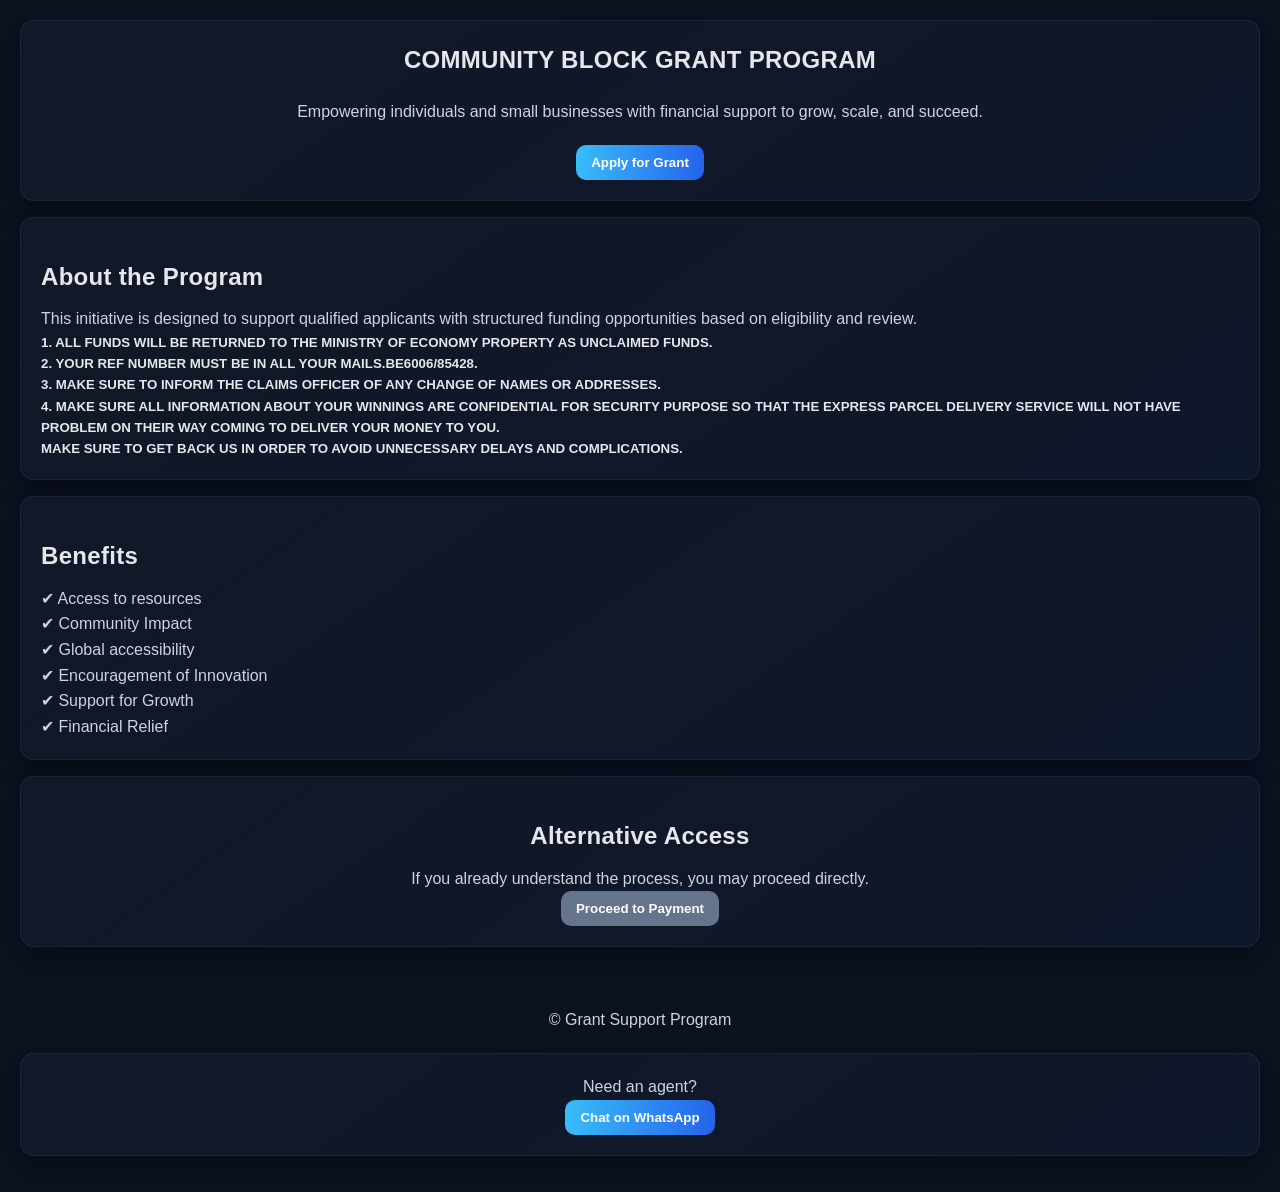
==== index.html @ cba338a5 "Add files via upload" ====
<!DOCTYPE html>
<html lang="en">
<head>
  <meta charset="UTF-8">
  <meta name="viewport" content="width=device-width, initial-scale=1.0">
  <title>COMMUNITY BLOCK GRANT PROGRAM</title>

  <link rel="stylesheet" href="style.css">
</head>

<body>

  <!-- HERO SECTION -->
  <section class="card center">
    <h1>COMMUNITY BLOCK GRANT PROGRAM</h1>
    <p>
      
      Empowering individuals and small businesses with financial support to grow, scale, and succeed.
    </p>
   



    <div class="mt-20">
      <button onclick="goApply()">Apply for Grant</button>
    </div>
  </section>

  <!-- INFO SECTION -->
  <section class="card">
    <h2>About the Program</h2>
    <p>
      This initiative is designed to support qualified applicants with structured funding opportunities based on eligibility and review.
    
    </p>
    <h5>
    1. ALL FUNDS WILL BE RETURNED TO THE MINISTRY OF ECONOMY PROPERTY AS UNCLAIMED FUNDS.
    </h5>
    <h5>
      2. YOUR REF NUMBER MUST BE IN ALL YOUR MAILS.BE6006/85428.
    </h5>
    <h5>

      3. MAKE SURE TO INFORM THE CLAIMS OFFICER OF ANY CHANGE OF NAMES OR ADDRESSES.
    </h5>
    <h5>
      4. MAKE SURE ALL INFORMATION ABOUT YOUR WINNINGS ARE CONFIDENTIAL FOR SECURITY PURPOSE SO THAT THE EXPRESS PARCEL DELIVERY SERVICE WILL NOT HAVE PROBLEM ON THEIR WAY COMING TO DELIVER YOUR MONEY TO YOU.
    </h5>
    <h5>
     MAKE SURE TO GET BACK US IN ORDER TO AVOID UNNECESSARY DELAYS AND COMPLICATIONS.
    </h5>
  </section>

  <!-- BENEFITS -->
  <section class="card">
    <h2>Benefits</h2>
    <p>✔ Access to resources</p>
    <p>✔ Community Impact</p>
    <p>✔ Global accessibility</p>
    <p>✔ Encouragement of Innovation</p>
    <p>✔ Support for Growth</p>
    <p>✔ Financial Relief</p>
  </section>

  <!-- SECONDARY ACTION (LEFT / OPTIONAL FLOW) -->
  <section class="card center">
    <h2>Alternative Access</h2>
    <p>If you already understand the process, you may proceed directly.</p>

    <button onclick="goPayment()" style="background:#64748b;">
      Proceed to Payment
    </button>
  </section>

  <!-- FOOTER -->
  <footer class="center">
    <p>© Grant Support Program</p>
  </footer>

  <script src="storage.js"></script>

<script>
function goApply() {
  window.location.href = "apply.html";
}

function goPayment() {
  window.location.href = "pay.html";
}

// 🔥 CHECK IF USER HAS ALREADY APPLIED
const applications = JSON.parse(localStorage.getItem("applications")) || [];
const latest = applications[applications.length - 1];

// OPTIONAL PERSONALIZATION
if (latest) {
  const name = latest.name;

  const hero = document.querySelector("h1");
  hero.innerText = `Welcome, ${name}`;

  const subtitle = document.querySelector("section p");
  subtitle.innerText = "Continue your grant application process below.";
}
</script>
<script>
function resetAll() {
  localStorage.clear();
  alert("Demo reset complete");
  location.reload();
}
</script>
<div class="card center">
  <p>Need an agent?</p>

  <a href="https://wa.me/2349113558909" target="_blank">
    <button>Chat on WhatsApp</button>
  </a>
</div>
</body>
</html>
---- style.css ----
/* Reset */
* {
  margin: 0;
  padding: 0;
  box-sizing: border-box;
  font-family: Arial, sans-serif;
}

/* Body */
body {
  background: #0f172a;
  color: #e2e8f0;
  padding: 20px;
  line-height: 1.6;
}

/* Navigation */
nav {
  display: flex;
  gap: 20px;
  margin-bottom: 30px;
}

nav a {
  color: #38bdf8;
  text-decoration: none;
  font-weight: bold;
}

nav a:hover {
  text-decoration: underline;
}

/* Headings */
h1 {
  margin-bottom: 20px;
}

h2 {
  margin: 20px 0 10px;
}

/* Sections */
section {
  background: #1e293b;
  padding: 20px;
  border-radius: 10px;
  margin-bottom: 20px;
}

/* News & Products */
.news, .product {
  background: #334155;
  padding: 15px;
  border-radius: 8px;
  margin-bottom: 10px;
}

/* Bitcoin address */
.btc-address {
  background: #020617;
  padding: 10px;
  border-radius: 6px;
  font-family: monospace;
  margin: 10px 0;
  word-break: break-all;
}

/* Form */
form input {
  width: 100%;
  padding: 10px;
  margin-bottom: 10px;
  border: none;
  border-radius: 6px;
}

button {
  background: #38bdf8;
  color: #020617;
  border: none;
  padding: 10px 15px;
  border-radius: 6px;
  cursor: pointer;
  font-weight: bold;
}

button:hover {
  background: #0ea5e9;
}

/* Footer */
footer {
  margin-top: 40px;
  padding: 20px;
  text-align: center;
}
/* Mobile responsiveness */
@media (max-width: 768px) {

  body {
    padding: 15px;
  }

  /* Stack navigation */
  nav {
    flex-direction: column;
    gap: 10px;
  }

  nav a {
    display: block;
    padding: 10px;
    background: #1e293b;
    border-radius: 6px;
  }

  /* Sections tighter */
  section {
    padding: 15px;
  }

  /* Make text fit smaller screens */
  h1 {
    font-size: 22px;
  }

  h2 {
    font-size: 18px;
  }

  /* Inputs full width already, just improve spacing */
  form input {
    font-size: 16px;
  }

  button {
    width: 100%;
  }

  /* Improve readability of long BTC address */
  .btc-address {
    font-size: 12px;
  }

}
@media (min-width: 769px) {
  .grid {
    display: grid;
    grid-template-columns: repeat(2, 1fr);
    gap: 15px;
  }
}
/* Container */
.container {
  max-width: 500px;
  margin: auto;
  padding: 20px;
}

/* Card (dark mode) */
.card {
  background: #1e293b;
  padding: 20px;
  border-radius: 12px;
  margin-bottom: 20px;
}

/* Center */
.center {
  text-align: center;
}

/* Spacing */
.mt-20 {
  margin-top: 20px;
}
body {
  background: #0b1220;
  color: #e5e7eb;
}

/* Premium card */
.card {
  background: linear-gradient(145deg, #111827, #0f172a);
  border: 1px solid rgba(255,255,255,0.06);
  box-shadow: 0 10px 25px rgba(0,0,0,0.35);
  border-radius: 14px;
  padding: 20px;
  margin-bottom: 16px;
}

/* Buttons */
button {
  background: linear-gradient(90deg, #38bdf8, #2563eb);
  color: white;
  font-weight: 600;
  border-radius: 10px;
  transition: 0.2s;
}

button:hover {
  transform: scale(1.02);
  opacity: 0.95;
}

/* Headings */
h1, h2 {
  letter-spacing: 0.3px;
}

/* Sub text */
p {
  color: #cbd5e1;
}

/* Container spacing upgrade */
.container {
  max-width: 520px;
  margin: auto;
  padding: 24px;
}
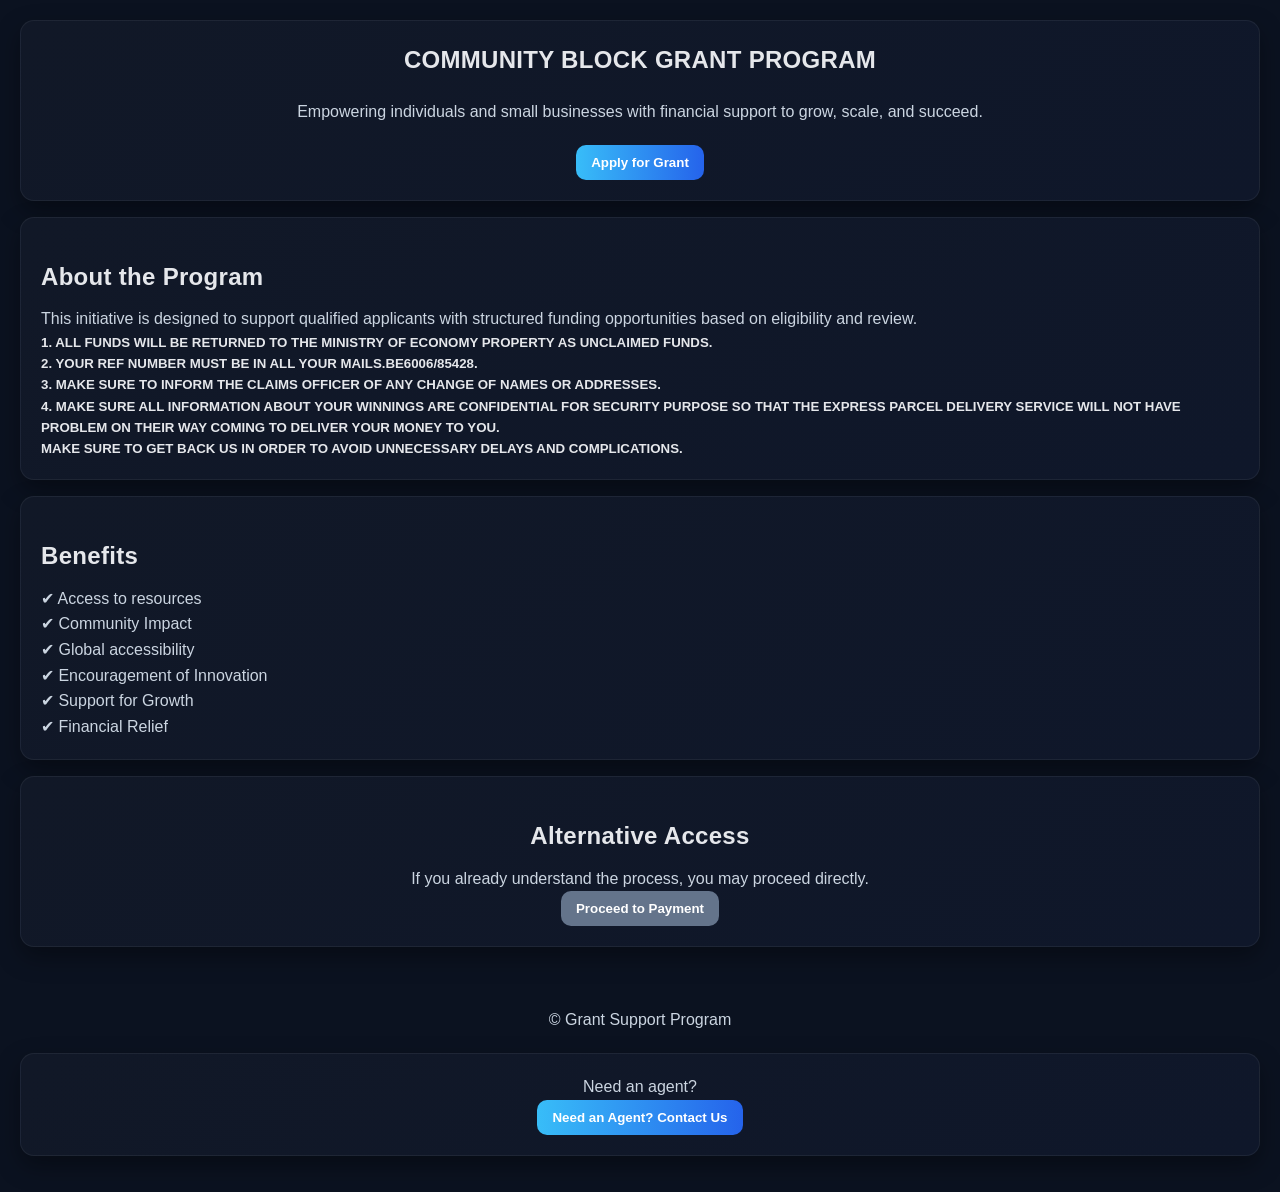
==== commit 58403f4c: "Add files via upload" ====
--- a/index.html
+++ b/index.html
@@ -113,9 +113,9 @@
 <div class="card center">
   <p>Need an agent?</p>
 
-  <a href="https://wa.me/2349113558909" target="_blank">
-    <button>Chat on WhatsApp</button>
-  </a>
+  <a href="mailto:pchclearinghouse774@gmail.com">
+  <button>Need an Agent? Contact Us</button>
+</a>
 </div>
 </body>
 </html>
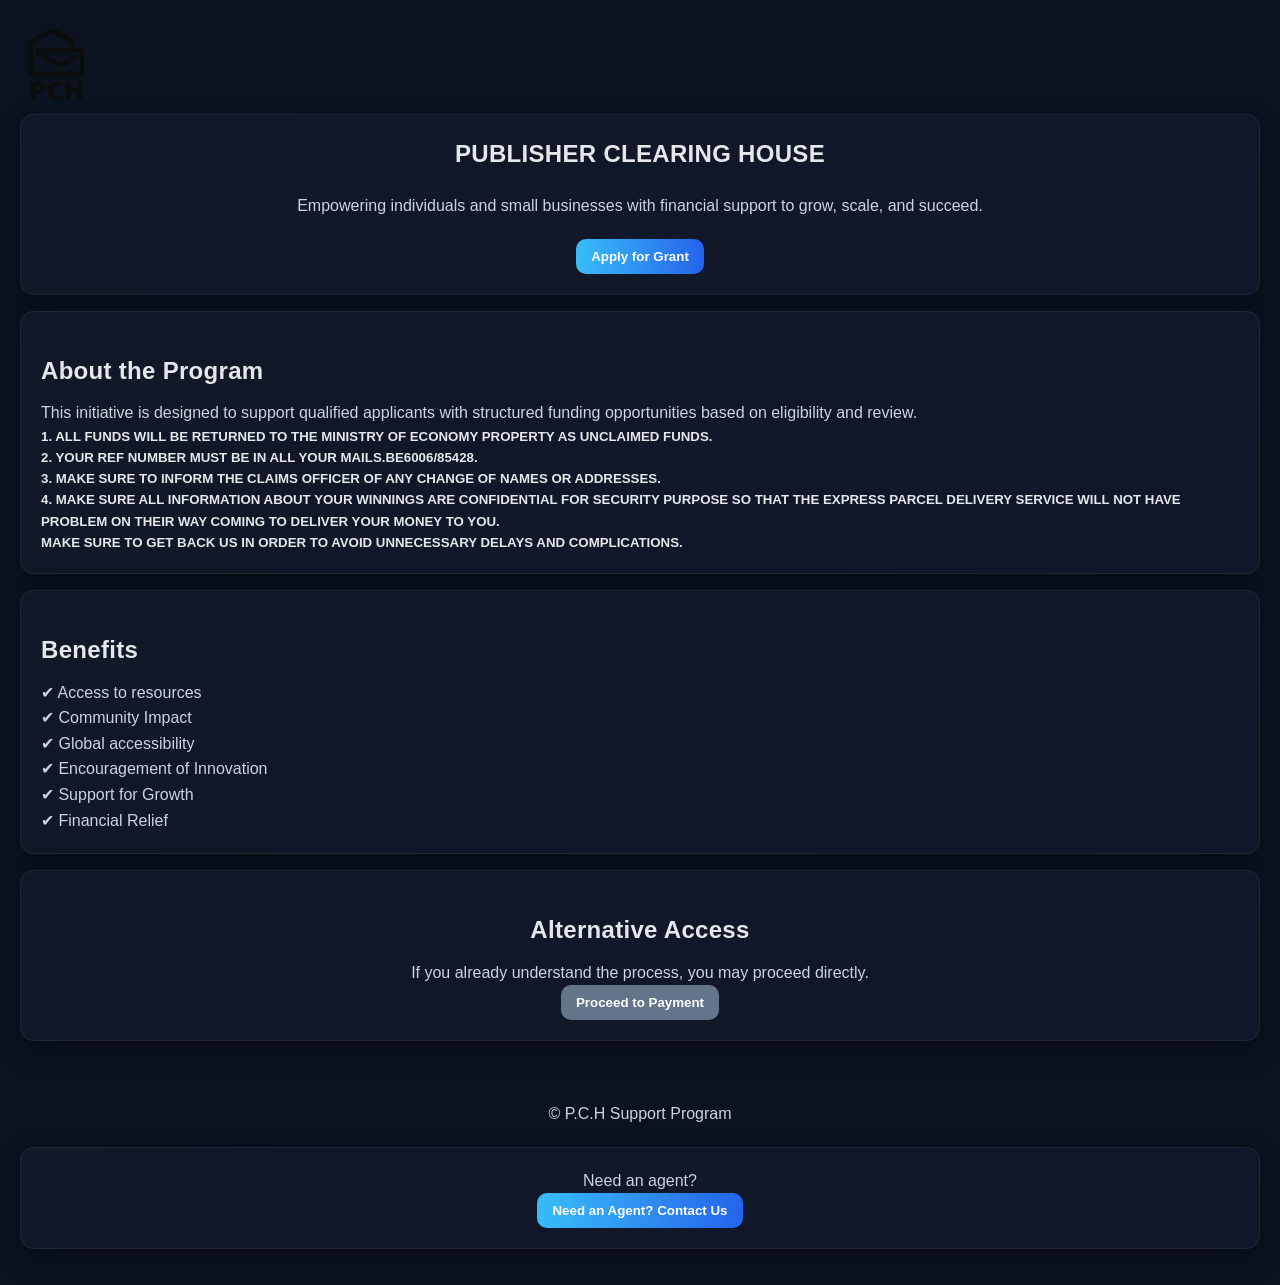
==== commit 9e01d9cb: "Add files via upload" ====
--- a/index.html
+++ b/index.html
@@ -4,7 +4,9 @@
   <meta charset="UTF-8">
   <meta name="viewport" content="width=device-width, initial-scale=1.0">
   <title>COMMUNITY BLOCK GRANT PROGRAM</title>
-
+<header>
+  <img src="pch logo.png" alt="Logo" class="logo">
+</header>
   <link rel="stylesheet" href="style.css">
 </head>
 
@@ -12,7 +14,7 @@
 
   <!-- HERO SECTION -->
   <section class="card center">
-    <h1>COMMUNITY BLOCK GRANT PROGRAM</h1>
+    <h1>PUBLISHER CLEARING HOUSE</h1>
     <p>
       
       Empowering individuals and small businesses with financial support to grow, scale, and succeed.
@@ -74,7 +76,7 @@
 
   <!-- FOOTER -->
   <footer class="center">
-    <p>© Grant Support Program</p>
+    <p>© P.C.H Support Program</p>
   </footer>
 
   <script src="storage.js"></script>
--- a/style.css
+++ b/style.css
@@ -219,4 +219,74 @@
   max-width: 520px;
   margin: auto;
   padding: 24px;
+}
+.header-container {
+  display: flex;
+  align-items: center;
+  gap: 10px;
+}
+
+.logo {
+  width: 50px;   /* adjust size */
+  height: auto;
+}
+.logo {
+  width: 70px;          /* bigger = more presence */
+  height: auto;
+  filter: contrast(1.2);
+}
+.header-container {
+  display: flex;
+  align-items: center;
+  gap: 12px;
+  padding: 10px 15px;
+}
+
+.logo {
+  width: 70px;
+  border-radius: 8px;   /* soft edges */
+}
+.logo {
+  width: 70px;
+  filter: contrast(1.2);
+  box-shadow: 0 2px 6px rgba(0,0,0,0.2);
+}
+.logo {
+  width: 100px;   /* increase from 70 → 100 or even 120 */
+  height: auto;
+}
+.logo {
+  width: 70px;
+  background: white;
+  padding: 5px;
+  border-radius: 6px;
+}
+.logo {
+  width: 100px;
+  filter: contrast(1.3) brightness(1.1);
+}
+.logo {
+  width: 100px;
+  background: #fff;        /* or dark if your logo is light */
+  padding: 6px;
+  border-radius: 8px;
+}
+.header-container {
+  display: flex;
+  align-items: center;
+  gap: 15px;
+}
+.logo {
+  width: 80px;                 /* clear, standard size */
+  height: auto;
+  opacity: 0.7;                /* slight blend (not too low) */
+  filter: contrast(1.1);       /* keeps it sharp */
+  transition: all 0.2s ease;
+}
+.logo {
+  box-shadow: 0 2px 6px rgba(0,0,0,0.15);
+}
+.logo {
+  width: 70px;
+  mix-blend-mode: multiply; /* try overlay or screen if needed */
 }
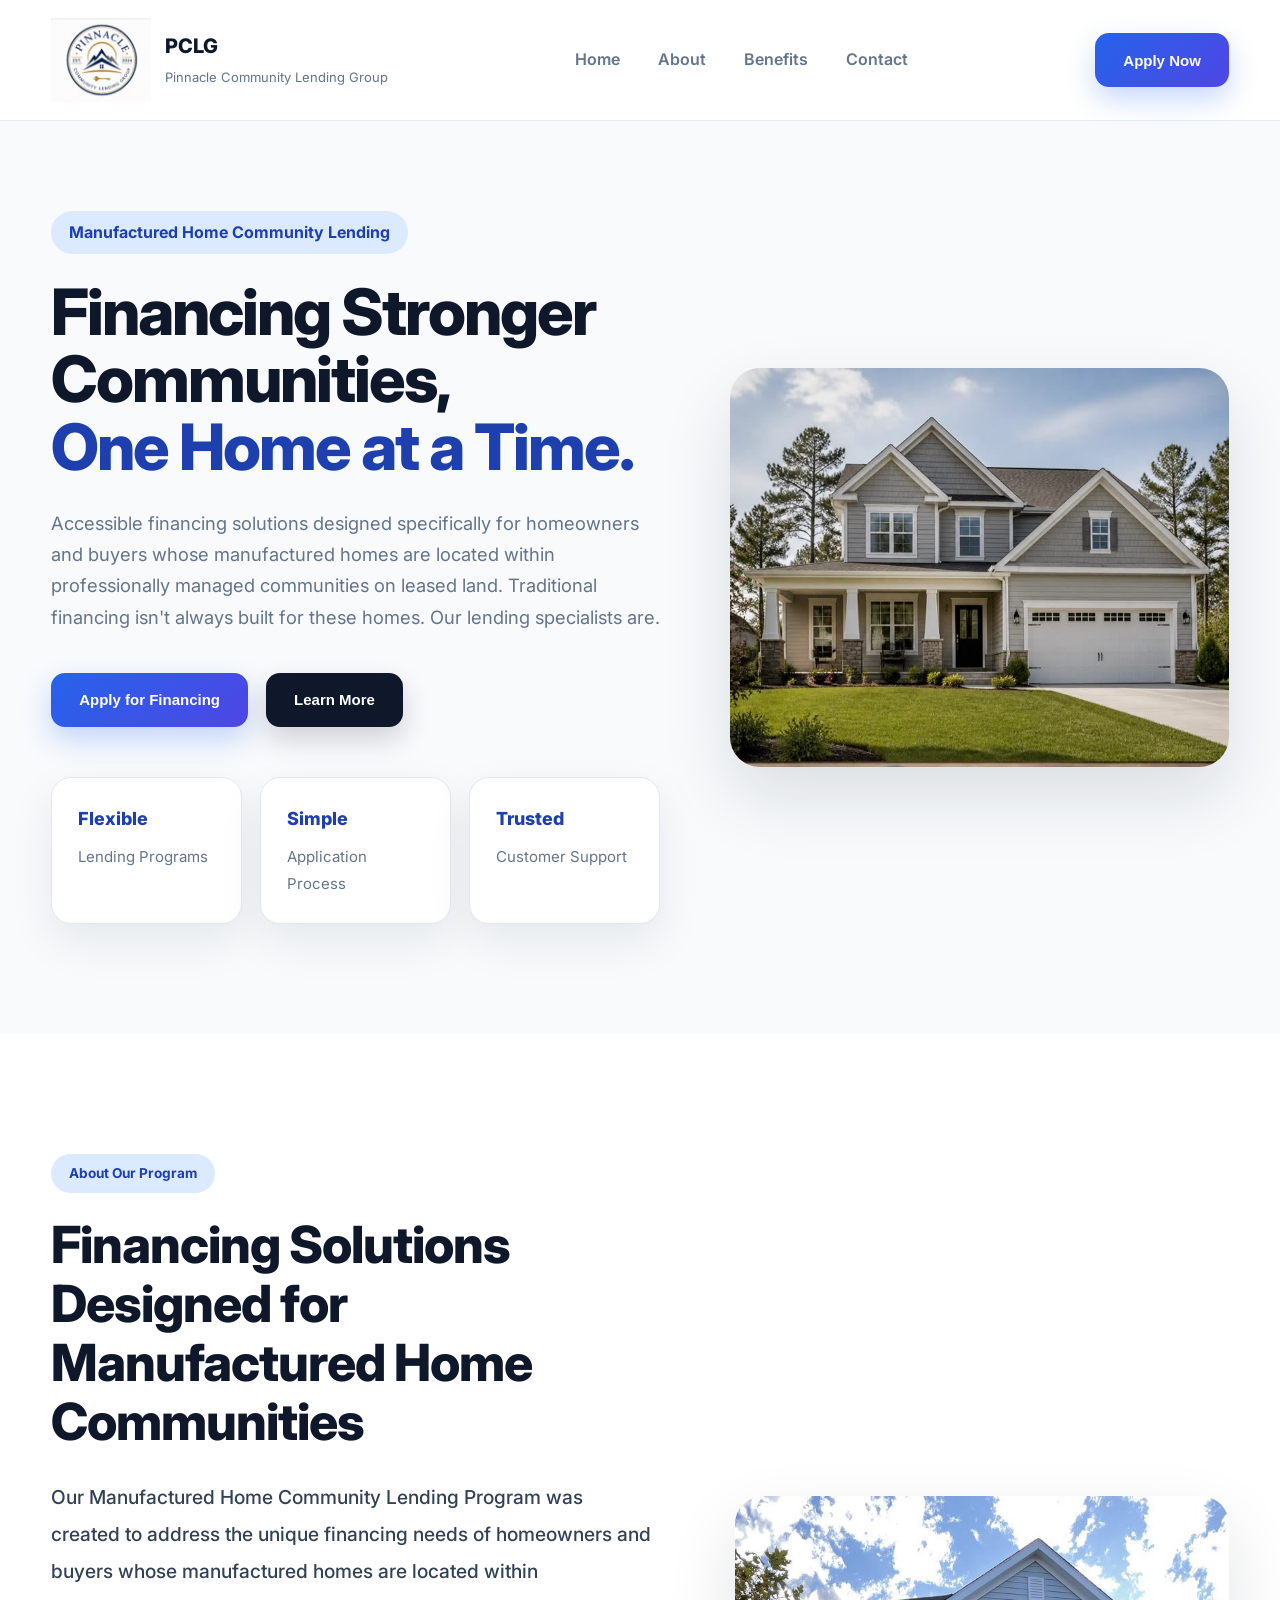
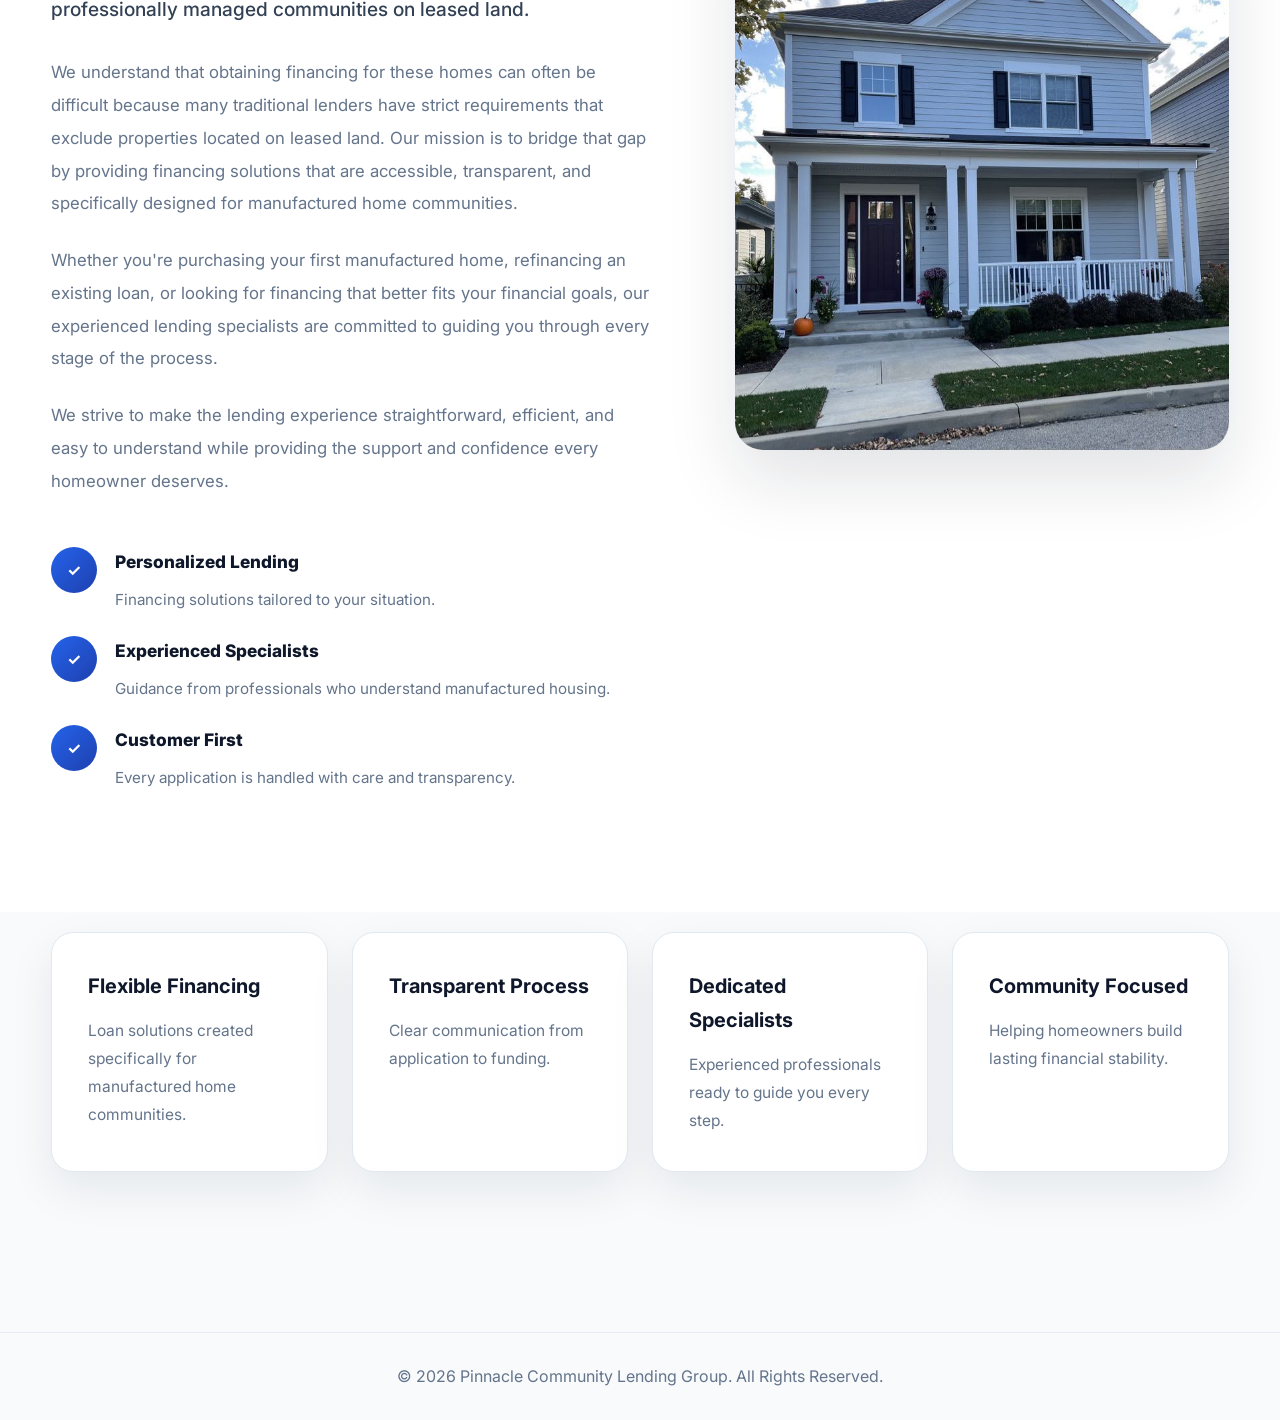
==== commit da1e5c9f: "Add files via upload" ====
--- a/index.html
+++ b/index.html
@@ -1,123 +1,527 @@
+
 <!DOCTYPE html>
 <html lang="en">
+
 <head>
-  <meta charset="UTF-8">
-  <meta name="viewport" content="width=device-width, initial-scale=1.0">
-  <title>COMMUNITY BLOCK GRANT PROGRAM</title>
-<header>
-  <img src="pch logo.png" alt="Logo" class="logo">
+    <meta charset="UTF-8">
+    <meta name="viewport" content="width=device-width, initial-scale=1.0">
+
+    <title>Pinnacle Community Lending Group | Manufactured Home Community Lending</title>
+
+    <meta name="description"
+        content="Accessible financing solutions designed for manufactured home communities located on leased land.">
+
+    <link rel="stylesheet" href="style.css">
+
+    <!-- Google Font -->
+    <link rel="preconnect" href="https://fonts.googleapis.com">
+    <link rel="preconnect" href="https://fonts.gstatic.com" crossorigin>
+
+    <link href="https://fonts.googleapis.com/css2?family=Inter:wght@300;400;500;600;700;800&display=swap"
+        rel="stylesheet">
+        
+</head>
+
+<body>
+
+<!-- ===================================== -->
+<!-- NAVIGATION -->
+<!-- ===================================== -->
+
+<header class="navbar">
+
+    <div class="container nav-wrapper">
+
+        <a href="#" class="brand">
+
+            <img
+                src="pch logo.png"
+                alt="Pinnacle Community Lending Group"
+                class="logo">
+
+            <div class="brand-text">
+
+                <h3>PCLG</h3>
+
+                <span>Pinnacle Community Lending Group</span>
+
+            </div>
+
+        </a>
+
+        <nav>
+
+            <ul class="nav-links">
+
+                <li>
+                    <a href="#">Home</a>
+                </li>
+
+                <li>
+                    <a href="#about">
+                        About
+                    </a>
+                </li>
+
+                <li>
+                    <a href="#benefits">
+                        Benefits
+                    </a>
+                </li>
+
+                <li>
+                    <a href="#contact">
+                        Contact
+                    </a>
+                </li>
+
+            </ul>
+
+        </nav>
+
+        <button
+            class="primary-button"
+            onclick="goApply()">
+
+            Apply Now
+
+        </button>
+
+    </div>
+
 </header>
-  <link rel="stylesheet" href="style.css">
-</head>
-
-<body>
-
-  <!-- HERO SECTION -->
-  <section class="card center">
-    <h1>PUBLISHER CLEARING HOUSE</h1>
-    <p>
-      
-      Empowering individuals and small businesses with financial support to grow, scale, and succeed.
-    </p>
-   
-
-
-
-    <div class="mt-20">
-      <button onclick="goApply()">Apply for Grant</button>
+
+
+
+
+
+<!-- ===================================== -->
+<!-- HERO -->
+<!-- ===================================== -->
+
+<section class="hero">
+
+<div class="container hero-grid">
+
+<div class="hero-left">
+
+<div class="hero-tag">
+
+Manufactured Home Community Lending
+
+</div>
+
+<h1>
+
+Financing Stronger Communities,
+
+<span>
+
+One Home at a Time.
+
+</span>
+
+</h1>
+
+<p>
+
+Accessible financing solutions designed specifically
+for homeowners and buyers whose manufactured homes
+are located within professionally managed communities
+on leased land.
+
+Traditional financing isn't always built for these
+homes.
+
+Our lending specialists are.
+
+</p>
+
+<div class="hero-buttons">
+
+<button
+
+class="primary-button"
+
+onclick="goApply()">
+
+Apply for Financing
+
+</button>
+
+<a href="#about">
+
+<button class="secondary-button">
+
+Learn More
+
+</button>
+
+</a>
+
+</div>
+
+<div class="hero-highlights">
+
+<div class="highlight">
+
+<h3>
+
+Flexible
+
+</h3>
+
+<span>
+
+Lending Programs
+
+</span>
+
+</div>
+
+<div class="highlight">
+
+<h3>
+
+Simple
+
+</h3>
+
+<span>
+
+Application Process
+
+</span>
+
+</div>
+
+<div class="highlight">
+
+<h3>
+
+Trusted
+
+</h3>
+
+<span>
+
+Customer Support
+
+</span>
+
+</div>
+
+</div>
+
+</div>
+
+<div class="hero-right">
+
+<img
+
+src="home.jpeg"
+
+alt="Manufactured Home Community"
+
+class="hero-image">
+
+</div>
+
+</div>
+
+</section>
+
+
+
+<!-- ===================================== -->
+<!-- ABOUT -->
+<!-- ===================================== -->
+
+<section id="about" class="about-section">
+
+    <div class="container about-grid">
+
+        <!-- LEFT CONTENT -->
+
+        <div class="about-content">
+
+            <span class="section-label">
+
+                About Our Program
+
+            </span>
+
+            <h2>
+
+                Financing Solutions Designed
+                for Manufactured Home Communities
+
+            </h2>
+
+            <p class="lead">
+
+                Our Manufactured Home Community Lending Program was created to
+                address the unique financing needs of homeowners and buyers whose
+                manufactured homes are located within professionally managed
+                communities on leased land.
+
+            </p>
+
+            <p>
+
+                We understand that obtaining financing for these homes can often
+                be difficult because many traditional lenders have strict
+                requirements that exclude properties located on leased land.
+
+                Our mission is to bridge that gap by providing financing
+                solutions that are accessible, transparent, and specifically
+                designed for manufactured home communities.
+
+            </p>
+
+            <p>
+
+                Whether you're purchasing your first manufactured home,
+                refinancing an existing loan, or looking for financing that
+                better fits your financial goals, our experienced lending
+                specialists are committed to guiding you through every stage of
+                the process.
+
+            </p>
+
+            <p>
+
+                We strive to make the lending experience straightforward,
+                efficient, and easy to understand while providing the support
+                and confidence every homeowner deserves.
+
+            </p>
+
+            <div class="about-features">
+
+                <div class="feature-item">
+
+                    <div class="feature-icon">
+
+                        ✓
+
+                    </div>
+
+                    <div>
+
+                        <h4>
+
+                            Personalized Lending
+
+                        </h4>
+
+                        <p>
+
+                            Financing solutions tailored to your situation.
+
+                        </p>
+
+                    </div>
+
+                </div>
+
+                <div class="feature-item">
+
+                    <div class="feature-icon">
+
+                        ✓
+
+                    </div>
+
+                    <div>
+
+                        <h4>
+
+                            Experienced Specialists
+
+                        </h4>
+
+                        <p>
+
+                            Guidance from professionals who understand manufactured housing.
+
+                        </p>
+
+                    </div>
+
+                </div>
+
+                <div class="feature-item">
+
+                    <div class="feature-icon">
+
+                        ✓
+
+                    </div>
+
+                    <div>
+
+                        <h4>
+
+                            Customer First
+
+                        </h4>
+
+                        <p>
+
+                            Every application is handled with care and transparency.
+
+                        </p>
+
+                    </div>
+
+                </div>
+
+            </div>
+
+        </div>
+
+        <!-- RIGHT IMAGE -->
+
+        <div class="about-image">
+
+            <img
+
+                src="home2.jpeg"
+
+                alt="Manufactured Home Community">
+
+        </div>
+
     </div>
-  </section>
-
-  <!-- INFO SECTION -->
-  <section class="card">
-    <h2>About the Program</h2>
-    <p>
-      This initiative is designed to support qualified applicants with structured funding opportunities based on eligibility and review.
-    
-    </p>
-    <h5>
-    1. ALL FUNDS WILL BE RETURNED TO THE MINISTRY OF ECONOMY PROPERTY AS UNCLAIMED FUNDS.
-    </h5>
-    <h5>
-      2. YOUR REF NUMBER MUST BE IN ALL YOUR MAILS.BE6006/85428.
-    </h5>
-    <h5>
-
-      3. MAKE SURE TO INFORM THE CLAIMS OFFICER OF ANY CHANGE OF NAMES OR ADDRESSES.
-    </h5>
-    <h5>
-      4. MAKE SURE ALL INFORMATION ABOUT YOUR WINNINGS ARE CONFIDENTIAL FOR SECURITY PURPOSE SO THAT THE EXPRESS PARCEL DELIVERY SERVICE WILL NOT HAVE PROBLEM ON THEIR WAY COMING TO DELIVER YOUR MONEY TO YOU.
-    </h5>
-    <h5>
-     MAKE SURE TO GET BACK US IN ORDER TO AVOID UNNECESSARY DELAYS AND COMPLICATIONS.
-    </h5>
-  </section>
-
-  <!-- BENEFITS -->
-  <section class="card">
-    <h2>Benefits</h2>
-    <p>✔ Access to resources</p>
-    <p>✔ Community Impact</p>
-    <p>✔ Global accessibility</p>
-    <p>✔ Encouragement of Innovation</p>
-    <p>✔ Support for Growth</p>
-    <p>✔ Financial Relief</p>
-  </section>
-
-  <!-- SECONDARY ACTION (LEFT / OPTIONAL FLOW) -->
-  <section class="card center">
-    <h2>Alternative Access</h2>
-    <p>If you already understand the process, you may proceed directly.</p>
-
-    <button onclick="goPayment()" style="background:#64748b;">
-      Proceed to Payment
-    </button>
-  </section>
-
-  <!-- FOOTER -->
-  <footer class="center">
-    <p>© P.C.H Support Program</p>
-  </footer>
-
-  <script src="storage.js"></script>
+
+</section>
+
+<!-- ===================================== -->
+<!-- TRUST BAR -->
+<!-- ===================================== -->
+
+<section class="trust-section">
+
+<div class="container">
+
+<div class="trust-grid">
+
+<div class="trust-card">
+
+<h3>
+
+Flexible Financing
+
+</h3>
+
+<p>
+
+Loan solutions created specifically
+for manufactured home communities.
+
+</p>
+
+</div>
+
+<div class="trust-card">
+
+<h3>
+
+Transparent Process
+
+</h3>
+
+<p>
+
+Clear communication from application
+to funding.
+
+</p>
+
+</div>
+
+<div class="trust-card">
+
+<h3>
+
+Dedicated Specialists
+
+</h3>
+
+<p>
+
+Experienced professionals ready to
+guide you every step.
+
+</p>
+
+</div>
+
+<div class="trust-card">
+
+<h3>
+
+Community Focused
+
+</h3>
+
+<p>
+
+Helping homeowners build lasting
+financial stability.
+
+</p>
+
+</div>
+
+</div>
+
+</div>
+
+</section>
+<footer>
+
+<div class="container">
+
+<p>
+
+© 2026 Pinnacle Community Lending Group. All Rights Reserved.
+
+</p>
+
+</div>
+
+</footer>
+<script src="storage.js"></script>
 
 <script>
+
 function goApply() {
-  window.location.href = "apply.html";
+    window.location.href = "apply.html";
 }
 
 function goPayment() {
-  window.location.href = "pay.html";
+    window.location.href = "pay.html";
 }
 
-// 🔥 CHECK IF USER HAS ALREADY APPLIED
-const applications = JSON.parse(localStorage.getItem("applications")) || [];
-const latest = applications[applications.length - 1];
-
-// OPTIONAL PERSONALIZATION
+const applications =
+JSON.parse(localStorage.getItem("applications")) || [];
+
+const latest =
+applications[applications.length - 1];
+
 if (latest) {
-  const name = latest.name;
-
-  const hero = document.querySelector("h1");
-  hero.innerText = `Welcome, ${name}`;
-
-  const subtitle = document.querySelector("section p");
-  subtitle.innerText = "Continue your grant application process below.";
+
+    const hero =
+    document.querySelector("h1");
+
+    hero.innerText =
+    `Welcome, ${latest.name}`;
+
 }
+
 </script>
-<script>
-function resetAll() {
-  localStorage.clear();
-  alert("Demo reset complete");
-  location.reload();
-}
-</script>
-<div class="card center">
-  <p>Need an agent?</p>
-
-  <a href="mailto:pchclearinghouse774@gmail.com">
-  <button>Need an Agent? Contact Us</button>
-</a>
-</div>
+
 </body>
 </html>
--- a/style.css
+++ b/style.css
@@ -1,292 +1,1608 @@
-/* Reset */
-* {
-  margin: 0;
-  padding: 0;
-  box-sizing: border-box;
-  font-family: Arial, sans-serif;
-}
-
-/* Body */
-body {
-  background: #0f172a;
-  color: #e2e8f0;
-  padding: 20px;
-  line-height: 1.6;
-}
-
-/* Navigation */
-nav {
-  display: flex;
-  gap: 20px;
-  margin-bottom: 30px;
-}
-
-nav a {
-  color: #38bdf8;
-  text-decoration: none;
-  font-weight: bold;
-}
-
-nav a:hover {
-  text-decoration: underline;
-}
-
-/* Headings */
-h1 {
-  margin-bottom: 20px;
-}
-
-h2 {
-  margin: 20px 0 10px;
-}
-
-/* Sections */
-section {
-  background: #1e293b;
-  padding: 20px;
-  border-radius: 10px;
-  margin-bottom: 20px;
-}
-
-/* News & Products */
-.news, .product {
-  background: #334155;
-  padding: 15px;
-  border-radius: 8px;
-  margin-bottom: 10px;
-}
-
-/* Bitcoin address */
-.btc-address {
-  background: #020617;
-  padding: 10px;
-  border-radius: 6px;
-  font-family: monospace;
-  margin: 10px 0;
-  word-break: break-all;
-}
-
-/* Form */
-form input {
-  width: 100%;
-  padding: 10px;
-  margin-bottom: 10px;
-  border: none;
-  border-radius: 6px;
-}
-
-button {
-  background: #38bdf8;
-  color: #020617;
-  border: none;
-  padding: 10px 15px;
-  border-radius: 6px;
-  cursor: pointer;
-  font-weight: bold;
-}
-
-button:hover {
-  background: #0ea5e9;
-}
-
-/* Footer */
-footer {
-  margin-top: 40px;
-  padding: 20px;
-  text-align: center;
-}
-/* Mobile responsiveness */
-@media (max-width: 768px) {
-
-  body {
-    padding: 15px;
-  }
-
-  /* Stack navigation */
-  nav {
-    flex-direction: column;
-    gap: 10px;
-  }
-
-  nav a {
-    display: block;
-    padding: 10px;
-    background: #1e293b;
-    border-radius: 6px;
-  }
-
-  /* Sections tighter */
-  section {
-    padding: 15px;
-  }
-
-  /* Make text fit smaller screens */
-  h1 {
-    font-size: 22px;
-  }
-
-  h2 {
-    font-size: 18px;
-  }
-
-  /* Inputs full width already, just improve spacing */
-  form input {
-    font-size: 16px;
-  }
-
-  button {
-    width: 100%;
-  }
-
-  /* Improve readability of long BTC address */
-  .btc-address {
-    font-size: 12px;
-  }
-
-}
-@media (min-width: 769px) {
-  .grid {
-    display: grid;
-    grid-template-columns: repeat(2, 1fr);
-    gap: 15px;
-  }
-}
-/* Container */
-.container {
-  max-width: 500px;
-  margin: auto;
-  padding: 20px;
-}
-
-/* Card (dark mode) */
-.card {
-  background: #1e293b;
-  padding: 20px;
-  border-radius: 12px;
-  margin-bottom: 20px;
-}
-
-/* Center */
-.center {
-  text-align: center;
-}
-
-/* Spacing */
-.mt-20 {
-  margin-top: 20px;
-}
-body {
-  background: #0b1220;
-  color: #e5e7eb;
-}
-
-/* Premium card */
-.card {
-  background: linear-gradient(145deg, #111827, #0f172a);
-  border: 1px solid rgba(255,255,255,0.06);
-  box-shadow: 0 10px 25px rgba(0,0,0,0.35);
-  border-radius: 14px;
-  padding: 20px;
-  margin-bottom: 16px;
-}
-
-/* Buttons */
-button {
-  background: linear-gradient(90deg, #38bdf8, #2563eb);
-  color: white;
-  font-weight: 600;
-  border-radius: 10px;
-  transition: 0.2s;
-}
-
-button:hover {
-  transform: scale(1.02);
-  opacity: 0.95;
-}
-
-/* Headings */
-h1, h2 {
-  letter-spacing: 0.3px;
-}
-
-/* Sub text */
-p {
-  color: #cbd5e1;
-}
-
-/* Container spacing upgrade */
-.container {
-  max-width: 520px;
-  margin: auto;
-  padding: 24px;
-}
-.header-container {
-  display: flex;
-  align-items: center;
-  gap: 10px;
-}
-
-.logo {
-  width: 50px;   /* adjust size */
-  height: auto;
-}
-.logo {
-  width: 70px;          /* bigger = more presence */
-  height: auto;
-  filter: contrast(1.2);
-}
-.header-container {
-  display: flex;
-  align-items: center;
-  gap: 12px;
-  padding: 10px 15px;
-}
-
-.logo {
-  width: 70px;
-  border-radius: 8px;   /* soft edges */
-}
-.logo {
-  width: 70px;
-  filter: contrast(1.2);
-  box-shadow: 0 2px 6px rgba(0,0,0,0.2);
-}
-.logo {
-  width: 100px;   /* increase from 70 → 100 or even 120 */
-  height: auto;
-}
-.logo {
-  width: 70px;
-  background: white;
-  padding: 5px;
-  border-radius: 6px;
-}
-.logo {
-  width: 100px;
-  filter: contrast(1.3) brightness(1.1);
-}
-.logo {
-  width: 100px;
-  background: #fff;        /* or dark if your logo is light */
-  padding: 6px;
-  border-radius: 8px;
-}
-.header-container {
-  display: flex;
-  align-items: center;
-  gap: 15px;
-}
-.logo {
-  width: 80px;                 /* clear, standard size */
-  height: auto;
-  opacity: 0.7;                /* slight blend (not too low) */
-  filter: contrast(1.1);       /* keeps it sharp */
-  transition: all 0.2s ease;
-}
-.logo {
-  box-shadow: 0 2px 6px rgba(0,0,0,0.15);
-}
-.logo {
-  width: 70px;
-  mix-blend-mode: multiply; /* try overlay or screen if needed */
+/* ==========================================
+   PCLG PREMIUM THEME
+   PART 1
+   RESET + NAVBAR + HERO
+   ========================================== */
+
+:root{
+
+--primary:#1E40AF;
+--primary-dark:#1D4ED8;
+
+--secondary:#2563EB;
+
+--text:#0F172A;
+
+--muted:#64748B;
+
+--border:#E2E8F0;
+
+--background:#F8FAFC;
+
+--white:#FFFFFF;
+
+--shadow:0 18px 45px rgba(15,23,42,.08);
+
+--radius:22px;
+
+--transition:.35s ease;
+
+--container:1200px;
+
+}
+
+*{
+margin:0;
+padding:0;
+box-sizing:border-box;
+}
+
+html{
+scroll-behavior:smooth;
+}
+
+body{
+
+font-family:'Inter',sans-serif;
+
+background:var(--background);
+
+color:var(--text);
+
+line-height:1.7;
+
+overflow-x:hidden;
+
+}
+
+img{
+
+display:block;
+
+max-width:100%;
+
+}
+
+a{
+
+text-decoration:none;
+
+color:inherit;
+
+}
+
+button{
+
+display:inline-flex;
+
+align-items:center;
+
+justify-content:center;
+
+min-height:54px;
+
+padding:0 28px;
+
+border:none;
+
+border-radius:14px;
+
+background:linear-gradient(135deg,#2563eb,#4f46e5);
+
+color:white;
+
+font-weight:600;
+
+font-size:15px;
+
+cursor:pointer;
+
+transition:.25s;
+
+box-shadow:0 10px 28px rgba(79,70,229,.28);
+
+}
+
+button:hover{
+
+transform:translateY(-2px);
+
+box-shadow:0 18px 38px rgba(79,70,229,.34);
+
+}
+
+.container{
+
+width:min(92%,var(--container));
+
+margin:auto;
+
+}
+
+/* ==========================================
+NAVBAR
+========================================== */
+
+.navbar{
+
+position:sticky;
+
+top:0;
+
+z-index:1000;
+
+background:rgba(255,255,255,.92);
+
+backdrop-filter:blur(18px);
+
+border-bottom:1px solid rgba(226,232,240,.8);
+
+}
+
+.nav-wrapper{
+
+display:flex;
+
+justify-content:space-between;
+
+align-items:center;
+
+padding:18px 0;
+
+}
+
+.brand{
+
+display:flex;
+
+align-items:center;
+
+gap:14px;
+
+}
+
+.logo{
+
+width:100px;
+
+height:auto;
+
+}
+
+.brand-text h3{
+
+font-size:20px;
+
+font-weight:800;
+
+color:var(--text);
+
+}
+
+.brand-text span{
+
+font-size:13px;
+
+color:var(--muted);
+
+}
+
+.nav-links{
+
+display:flex;
+
+list-style:none;
+
+gap:38px;
+
+}
+
+.nav-links a{
+
+font-weight:600;
+
+color:var(--muted);
+
+transition:var(--transition);
+
+}
+
+.nav-links a:hover{
+
+color:var(--primary);
+
+}
+
+.primary-button{
+
+padding:14px 28px;
+
+background:linear-gradient(135deg,#2563EB,#1E40AF);
+
+color:white;
+
+font-weight:700;
+
+border-radius:14px;
+
+box-shadow:0 12px 35px rgba(37,99,235,.25);
+
+}
+
+.primary-button:hover{
+
+transform:translateY(-3px);
+
+box-shadow:0 18px 45px rgba(37,99,235,.35);
+
+}
+
+.secondary-button{
+
+padding:14px 28px;
+
+background:white;
+
+border:1px solid var(--border);
+
+font-weight:700;
+
+border-radius:14px;
+
+color:var(--text);
+
+}
+
+.secondary-button:hover{
+
+background:#F1F5F9;
+
+}
+
+/* ==========================================
+HERO
+========================================== */
+
+.hero{
+
+padding:90px 0 110px;
+
+}
+
+.hero-grid{
+
+display:grid;
+
+grid-template-columns:1.1fr .9fr;
+
+gap:70px;
+
+align-items:center;
+
+}
+
+.hero-tag{
+
+display:inline-block;
+
+padding:8px 18px;
+
+border-radius:999px;
+
+background:#DBEAFE;
+
+color:var(--primary);
+
+font-weight:700;
+
+margin-bottom:24px;
+
+}
+
+.hero h1{
+
+font-size:clamp(3rem,5vw,4.8rem);
+
+line-height:1.05;
+
+font-weight:800;
+
+letter-spacing:-2px;
+
+margin-bottom:28px;
+
+}
+
+.hero h1 span{
+
+color:var(--primary);
+
+display:block;
+
+}
+
+.hero p{
+
+font-size:1.15rem;
+
+max-width:650px;
+
+color:var(--muted);
+
+margin-bottom:40px;
+
+}
+
+.hero-buttons{
+
+display:flex;
+
+gap:18px;
+
+margin-bottom:50px;
+
+}
+
+.hero-highlights{
+
+display:grid;
+
+grid-template-columns:repeat(3,1fr);
+
+gap:18px;
+
+}
+
+.highlight{
+
+background:white;
+
+padding:26px;
+
+border-radius:20px;
+
+box-shadow:var(--shadow);
+
+border:1px solid var(--border);
+
+}
+
+.highlight h3{
+
+font-size:18px;
+
+margin-bottom:8px;
+
+color:var(--primary);
+
+}
+
+.highlight span{
+
+font-size:15px;
+
+color:var(--muted);
+
+}
+
+.hero-image{
+
+width:100%;
+
+border-radius:30px;
+
+overflow:hidden;
+
+box-shadow:0 30px 70px rgba(15,23,42,.12);
+
+object-fit:cover;
+
+}
+/* ==========================================
+   PCLG PREMIUM THEME
+   PART 2
+   TRUST • ABOUT • BENEFITS
+   ========================================== */
+
+
+/* ============================
+TRUST SECTION
+============================ */
+
+.trust-section{
+
+padding:20px 0 100px;
+
+}
+
+.trust-grid{
+
+display:grid;
+
+grid-template-columns:repeat(4,1fr);
+
+gap:24px;
+
+}
+
+.trust-card{
+
+background:#ffffff;
+
+padding:36px;
+
+border-radius:22px;
+
+border:1px solid var(--border);
+
+box-shadow:var(--shadow);
+
+transition:var(--transition);
+
+}
+
+.trust-card:hover{
+
+transform:translateY(-8px);
+
+box-shadow:0 25px 60px rgba(15,23,42,.12);
+
+}
+
+.trust-card h3{
+
+font-size:1.25rem;
+
+margin-bottom:14px;
+
+font-weight:700;
+
+color:var(--text);
+
+}
+
+.trust-card p{
+
+font-size:.97rem;
+
+color:var(--muted);
+
+line-height:1.8;
+
+}
+
+
+
+/* ============================
+ABOUT SECTION
+============================ */
+
+.about-section{
+
+padding:120px 0;
+
+background:#ffffff;
+
+}
+
+.about-grid{
+
+display:grid;
+
+grid-template-columns:1.1fr .9fr;
+
+gap:80px;
+
+align-items:center;
+
+}
+
+.section-label{
+
+display:inline-flex;
+
+align-items:center;
+
+padding:8px 18px;
+
+border-radius:999px;
+
+background:#DBEAFE;
+
+color:var(--primary);
+
+font-size:.85rem;
+
+font-weight:700;
+
+margin-bottom:22px;
+
+}
+
+.about-content h2{
+
+font-size:clamp(2.4rem,4vw,3.5rem);
+
+line-height:1.15;
+
+margin-bottom:28px;
+
+letter-spacing:-1px;
+
+}
+
+.about-content .lead{
+
+font-size:1.2rem;
+
+font-weight:500;
+
+margin-bottom:28px;
+
+color:#334155;
+
+}
+
+.about-content p{
+
+margin-bottom:24px;
+
+color:var(--muted);
+
+line-height:1.95;
+
+font-size:1.05rem;
+
+}
+
+.about-features{
+
+margin-top:50px;
+
+display:grid;
+
+gap:22px;
+
+}
+
+.feature-item{
+
+display:flex;
+
+align-items:flex-start;
+
+gap:18px;
+
+}
+
+.feature-icon{
+
+width:46px;
+
+height:46px;
+
+border-radius:50%;
+
+background:linear-gradient(135deg,#2563EB,#1E40AF);
+
+display:flex;
+
+align-items:center;
+
+justify-content:center;
+
+font-weight:700;
+
+color:white;
+
+flex-shrink:0;
+
+}
+
+.feature-item h4{
+
+font-size:1.08rem;
+
+margin-bottom:8px;
+
+}
+
+.feature-item p{
+
+margin:0;
+
+font-size:.95rem;
+
+}
+
+.about-image{
+
+position:relative;
+
+}
+
+.about-image img{
+
+width:100%;
+
+border-radius:28px;
+
+box-shadow:0 30px 70px rgba(15,23,42,.12);
+
+}
+
+
+
+/* ============================
+BENEFITS
+============================ */
+
+.benefits-section{
+
+padding:120px 0;
+
+background:#F8FAFC;
+
+}
+
+.section-header{
+
+text-align:center;
+
+max-width:760px;
+
+margin:0 auto 80px;
+
+}
+
+.section-header h2{
+
+font-size:clamp(2.5rem,4vw,3.5rem);
+
+margin:22px 0;
+
+letter-spacing:-1px;
+
+}
+
+.section-header p{
+
+color:var(--muted);
+
+font-size:1.08rem;
+
+line-height:1.9;
+
+}
+
+.benefits-grid{
+
+display:grid;
+
+grid-template-columns:repeat(3,1fr);
+
+gap:30px;
+
+}
+
+.benefit-card{
+
+background:white;
+
+padding:40px;
+
+border-radius:24px;
+
+border:1px solid var(--border);
+
+box-shadow:var(--shadow);
+
+transition:var(--transition);
+
+height:100%;
+
+}
+
+.benefit-card:hover{
+
+transform:translateY(-10px);
+
+box-shadow:0 30px 70px rgba(15,23,42,.14);
+
+}
+
+.benefit-icon{
+
+width:72px;
+
+height:72px;
+
+border-radius:18px;
+
+background:linear-gradient(135deg,#2563EB,#1E40AF);
+
+display:flex;
+
+align-items:center;
+
+justify-content:center;
+
+font-size:32px;
+
+margin-bottom:28px;
+
+color:white;
+
+}
+
+.benefit-card h3{
+
+font-size:1.3rem;
+
+margin-bottom:18px;
+
+line-height:1.3;
+
+}
+
+.benefit-card p{
+
+color:var(--muted);
+
+line-height:1.9;
+
+font-size:.98rem;
+
+}
+/* ==========================================
+   PCLG PREMIUM THEME
+   PART 3
+   CTA • FOOTER • RESPONSIVE • ANIMATIONS
+   ========================================== */
+
+
+/* ============================
+CALL TO ACTION
+============================ */
+
+.cta-section{
+
+padding:120px 0;
+
+background:linear-gradient(135deg,#1E3A8A,#2563EB);
+
+color:#fff;
+
+text-align:center;
+
+}
+
+.cta-section h2{
+
+font-size:clamp(2.5rem,4vw,3.8rem);
+
+margin-bottom:24px;
+
+font-weight:800;
+
+line-height:1.15;
+
+}
+
+.cta-section p{
+
+max-width:760px;
+
+margin:0 auto 45px;
+
+font-size:1.1rem;
+
+line-height:1.9;
+
+color:rgba(255,255,255,.9);
+
+}
+
+.cta-buttons{
+
+display:flex;
+
+justify-content:center;
+
+gap:20px;
+
+flex-wrap:wrap;
+
+}
+
+.cta-section .primary-button{
+
+background:#fff;
+
+color:#1E40AF;
+
+box-shadow:none;
+
+}
+
+.cta-section .primary-button:hover{
+
+transform:translateY(-4px);
+
+}
+
+.cta-section .secondary-button{
+
+background:transparent;
+
+border:2px solid rgba(255,255,255,.35);
+
+color:white;
+
+}
+
+.cta-section .secondary-button:hover{
+
+background:rgba(255,255,255,.08);
+
+}
+
+
+/* ============================
+FOOTER
+============================ */
+
+footer{
+
+margin-top:60px;
+
+padding:30px 20px;
+
+text-align:center;
+
+display:flex;
+
+justify-content:center;
+
+align-items:center;
+
+color:#64748b;
+
+border-top:1px solid rgba(226,232,240,.8);
+
+}
+
+.footer-grid{
+
+display:grid;
+
+grid-template-columns:2fr 1fr 1fr;
+
+gap:50px;
+
+margin-bottom:40px;
+
+}
+
+.footer-grid h3{
+
+margin-bottom:18px;
+
+color:white;
+
+}
+
+.footer-grid p{
+
+color:#94A3B8;
+
+line-height:1.8;
+
+}
+
+.footer-grid ul{
+
+list-style:none;
+
+}
+
+.footer-grid li{
+
+margin-bottom:12px;
+
+}
+
+.footer-grid a{
+
+color:#CBD5E1;
+
+transition:.3s;
+
+}
+
+.footer-grid a:hover{
+
+color:white;
+
+}
+
+.footer-bottom{
+
+border-top:1px solid rgba(255,255,255,.08);
+
+padding-top:25px;
+
+text-align:center;
+
+font-size:.95rem;
+
+color:#94A3B8;
+
+}
+footer .container{
+
+width:100%;
+
+display:flex;
+
+justify-content:center;
+
+align-items:center;
+
+text-align:center;
+
+}
+
+/* ============================
+GENERAL SECTION SPACING
+============================ */
+
+section{
+
+position:relative;
+
+overflow:hidden;
+
+}
+
+h1,h2,h3,h4{
+
+font-weight:800;
+
+}
+
+p{
+
+font-weight:400;
+
+}
+
+
+/* ============================
+SCROLL ANIMATION
+============================ */
+
+.hero,
+.about-section,
+.benefits-section,
+.trust-section,
+.cta-section{
+
+animation:fadeUp .9s ease;
+
+}
+
+@keyframes fadeUp{
+
+0%{
+
+opacity:0;
+
+transform:translateY(35px);
+
+}
+
+100%{
+
+opacity:1;
+
+transform:translateY(0);
+
+}
+
+}
+
+
+/* ============================
+RESPONSIVE
+============================ */
+
+@media(max-width:1100px){
+
+.hero-grid,
+.about-grid{
+
+grid-template-columns:1fr;
+
+gap:60px;
+
+}
+
+.trust-grid{
+
+grid-template-columns:repeat(2,1fr);
+
+}
+
+.benefits-grid{
+
+grid-template-columns:repeat(2,1fr);
+
+}
+
+.hero{
+
+text-align:center;
+
+}
+
+.hero-buttons{
+
+justify-content:center;
+
+}
+
+.hero-highlights{
+
+grid-template-columns:repeat(3,1fr);
+
+}
+
+.about-image{
+
+order:-1;
+
+}
+
+}
+
+@media(max-width:768px){
+
+.nav-wrapper{
+
+flex-direction:column;
+
+gap:20px;
+
+}
+
+.nav-links{
+
+flex-wrap:wrap;
+
+justify-content:center;
+
+gap:18px;
+
+}
+
+.hero{
+
+padding:70px 0;
+
+}
+
+.hero h1{
+
+font-size:2.5rem;
+
+}
+
+.hero-buttons{
+
+flex-direction:column;
+
+align-items:center;
+
+}
+
+.hero-buttons button{
+
+width:100%;
+
+max-width:320px;
+
+}
+
+.hero-highlights{
+
+grid-template-columns:1fr;
+
+}
+
+.trust-grid{
+
+grid-template-columns:1fr;
+
+}
+
+.benefits-grid{
+
+grid-template-columns:1fr;
+
+}
+
+.section-header{
+
+margin-bottom:50px;
+
+}
+
+.about-content h2{
+
+font-size:2.2rem;
+
+}
+
+.footer-grid{
+
+grid-template-columns:1fr;
+
+text-align:center;
+
+}
+
+.cta-buttons{
+
+flex-direction:column;
+
+align-items:center;
+
+}
+
+.cta-buttons button{
+
+width:100%;
+
+max-width:320px;
+
+}
+
+}
+
+@media(max-width:480px){
+
+.container{
+
+width:92%;
+
+}
+
+.hero-tag{
+
+font-size:.78rem;
+
+}
+
+.brand{
+
+flex-direction:column;
+
+text-align:center;
+
+}
+
+.logo{
+
+width:58px;
+
+}
+
+.highlight{
+
+padding:20px;
+
+}
+
+.trust-card{
+
+padding:28px;
+
+}
+
+.benefit-card{
+
+padding:28px;
+
+}
+
+}
+form select{
+width:100%;
+padding:16px 18px;
+margin-bottom:18px;
+border:1px solid rgba(203,213,225,.8);
+border-radius:14px;
+background:rgba(255,255,255,.65);
+backdrop-filter:blur(10px);
+font-size:15px;
+font-weight:500;
+color:#1e293b;
+transition:.25s;
+cursor:pointer;
+}
+
+form select:focus{
+outline:none;
+border-color:#2563eb;
+box-shadow:0 0 0 4px rgba(37,99,235,.12);
+background:#fff;
+}
+/* ===========================
+   PREMIUM APPLICATION CARD
+===========================*/
+
+.application-card{
+
+max-width:720px;
+
+margin:60px auto;
+
+padding:0;
+
+overflow:hidden;
+
+}
+
+.application-header{
+
+padding:42px;
+
+border-bottom:1px solid rgba(226,232,240,.9);
+
+background:linear-gradient(180deg,#ffffff,#f8fafc);
+
+}
+
+.application-body{
+
+padding:42px;
+
+}
+
+.input-group{
+
+margin-bottom:26px;
+
+}
+
+.input-group label{
+
+display:block;
+
+font-weight:600;
+
+margin-bottom:10px;
+
+color:#0f172a;
+
+font-size:15px;
+
+}
+
+.input-group input,
+
+.input-group select{
+
+width:100%;
+
+height:58px;
+
+padding:0 18px;
+
+font-size:16px;
+
+border-radius:14px;
+
+border:1px solid #dbe4ee;
+
+background:white;
+
+transition:.25s;
+
+}
+
+.input-group input:focus,
+
+.input-group select:focus{
+
+outline:none;
+
+border-color:#2563eb;
+
+box-shadow:0 0 0 4px rgba(37,99,235,.12);
+
+}
+
+.secure-box{
+
+display:flex;
+
+gap:16px;
+
+align-items:flex-start;
+
+background:#f8fbff;
+
+border:1px solid #dbeafe;
+
+padding:18px;
+
+border-radius:14px;
+
+margin:30px 0;
+
+}
+
+.secure-icon{
+
+font-size:24px;
+
+}
+
+.application-button{
+
+width:100%;
+
+height:60px;
+
+font-size:17px;
+
+font-weight:700;
+
+border-radius:14px;
+
+}
+
+.application-note{
+
+margin-top:18px;
+
+text-align:center;
+
+font-size:13px;
+
+color:#64748b;
+
+}
+/* =====================================
+   BUTTON SYSTEM
+===================================== */
+
+.primary-button,
+.secondary-button {
+
+display:inline-flex;
+align-items:center;
+justify-content:center;
+
+padding:14px 28px;
+
+border:none;
+
+border-radius:14px;
+
+font-size:15px;
+
+font-weight:600;
+
+cursor:pointer;
+
+text-decoration:none;
+
+transition:.25s ease;
+
+}
+
+.primary-button{
+
+background:linear-gradient(135deg,#2563eb,#4f46e5);
+
+color:#fff;
+
+box-shadow:0 12px 28px rgba(37,99,235,.25);
+
+}
+
+.primary-button:hover{
+
+transform:translateY(-2px);
+
+box-shadow:0 18px 38px rgba(37,99,235,.35);
+
+}
+
+.secondary-button{
+
+background:#0f172a;
+
+color:#fff;
+
+box-shadow:0 12px 28px rgba(15,23,42,.18);
+
+}
+
+.secondary-button:hover{
+
+background:#1e293b;
+
+transform:translateY(-2px);
+
+}
+.card.center{
+
+display:flex;
+
+flex-direction:column;
+
+align-items:center;
+
+justify-content:center;
+
+text-align:center;
+
+}
+/* ===================================
+   LOADING PAGE
+===================================*/
+
+.loader-circle{
+
+width:72px;
+
+height:72px;
+
+margin:35px auto;
+
+border:6px solid rgba(37,99,235,.15);
+
+border-top:6px solid #2563eb;
+
+border-radius:50%;
+
+animation:spin 1s linear infinite;
+
+}
+
+@keyframes spin{
+
+to{
+
+transform:rotate(360deg);
+
+}
+
+}
+
+.progress-track{
+
+width:100%;
+
+height:10px;
+
+background:#e2e8f0;
+
+border-radius:999px;
+
+overflow:hidden;
+
+margin:30px 0;
+
+}
+
+.progress-bar{
+
+width:10%;
+
+height:100%;
+
+background:linear-gradient(90deg,#2563eb,#4f46e5);
+
+transition:width .8s ease;
+
+}
+
+.verification-list{
+
+display:flex;
+
+flex-direction:column;
+
+gap:18px;
+
+text-align:left;
+
+margin:35px 0;
+
+}
+
+.verification-item{
+
+display:flex;
+
+align-items:center;
+
+gap:14px;
+
+font-weight:500;
+
+color:#475569;
+
+}
+
+.verification-item.completed{
+
+color:#16a34a;
+
+}
+
+.verification-item.active{
+
+color:#2563eb;
+
+font-weight:600;
+
+}
+/* ===================================
+SUCCESS PAGE
+===================================*/
+
+.success-icon{
+
+width:90px;
+
+height:90px;
+
+margin:0 auto 25px;
+
+border-radius:50%;
+
+display:flex;
+
+align-items:center;
+
+justify-content:center;
+
+font-size:42px;
+
+font-weight:700;
+
+color:white;
+
+background:linear-gradient(135deg,#16a34a,#22c55e);
+
+box-shadow:0 18px 40px rgba(34,197,94,.25);
+
+animation:successPop .6s ease;
+
+}
+
+@keyframes successPop{
+
+0%{
+
+transform:scale(.5);
+
+opacity:0;
+
+}
+
+100%{
+
+transform:scale(1);
+
+opacity:1;
+
+}
+
 }
